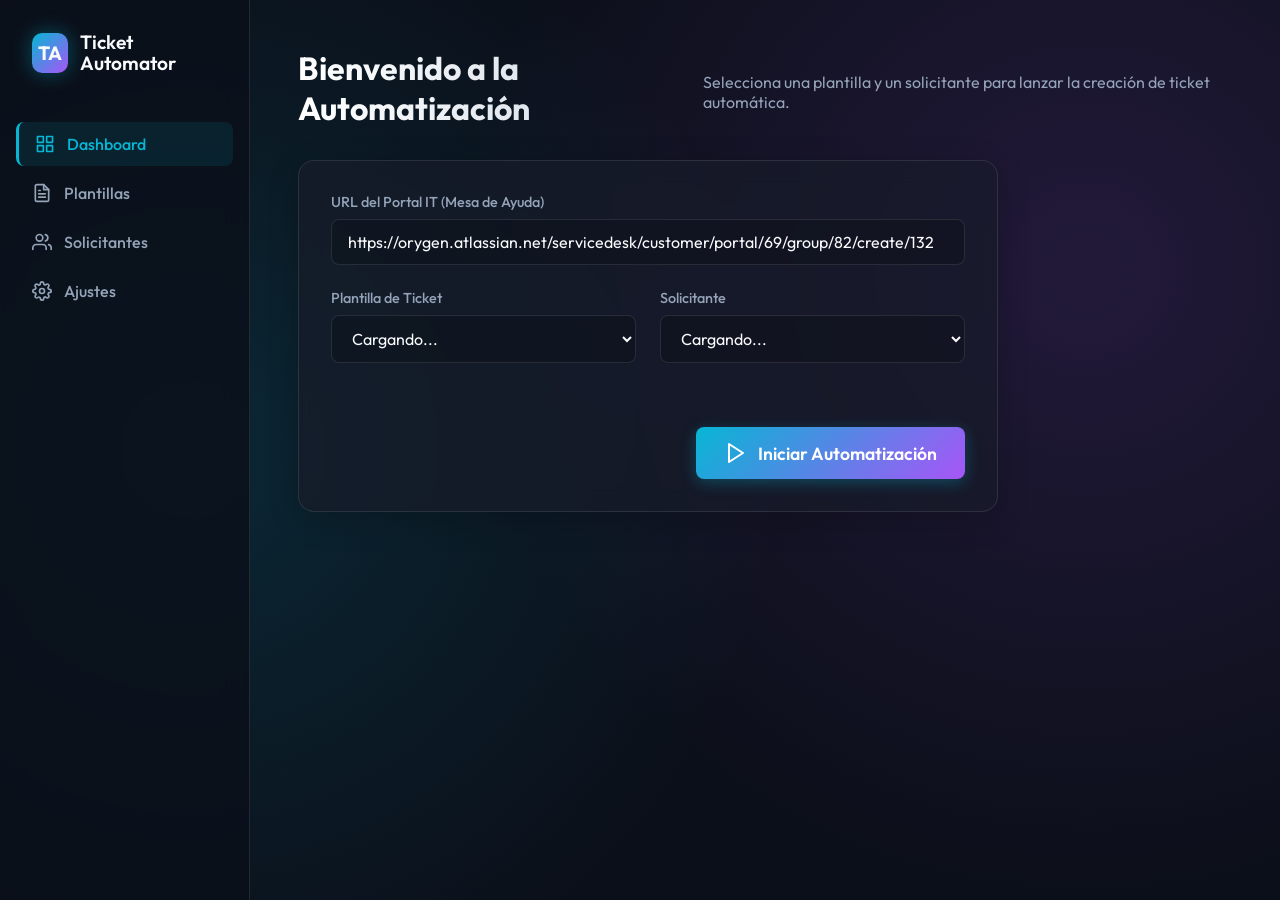
==== gui/index.html @ 8f07d409 "feat: Implement Antigravity Ticket Automator with GUI and Playwright integration - Added HTML struct" ====
<!DOCTYPE html>
<html lang="es">
<head>
    <meta charset="UTF-8">
    <meta name="viewport" content="width=device-width, initial-scale=1.0">
    <title>Antigravity Ticket Automator</title>
    <link href="https://fonts.googleapis.com/css2?family=Outfit:wght@300;400;600;700&display=swap" rel="stylesheet">
    <link rel="stylesheet" href="style.css">
</head>
<body>
    <div class="app-container">
        <!-- Sidebar -->
        <aside class="sidebar">
            <div class="logo-container">
                <div class="logo-icon">TA</div>
                <h2>Ticket Automator</h2>
            </div>
            
            <nav class="menu">
                <a href="#" class="menu-item active" data-tab="dashboard">
                    <svg width="20" height="20" viewBox="0 0 24 24" fill="none" stroke="currentColor" stroke-width="2" stroke-linecap="round" stroke-linejoin="round"><rect x="3" y="3" width="7" height="7"></rect><rect x="14" y="3" width="7" height="7"></rect><rect x="14" y="14" width="7" height="7"></rect><rect x="3" y="14" width="7" height="7"></rect></svg>
                    Dashboard
                </a>
                <a href="#" class="menu-item" data-tab="templates">
                    <svg width="20" height="20" viewBox="0 0 24 24" fill="none" stroke="currentColor" stroke-width="2" stroke-linecap="round" stroke-linejoin="round"><path d="M14 2H6a2 2 0 0 0-2 2v16a2 2 0 0 0 2 2h12a2 2 0 0 0 2-2V8z"></path><polyline points="14 2 14 8 20 8"></polyline><line x1="16" y1="13" x2="8" y2="13"></line><line x1="16" y1="17" x2="8" y2="17"></line><polyline points="10 9 9 9 8 9"></polyline></svg>
                    Plantillas
                </a>
                <a href="#" class="menu-item" data-tab="requesters">
                    <svg width="20" height="20" viewBox="0 0 24 24" fill="none" stroke="currentColor" stroke-width="2" stroke-linecap="round" stroke-linejoin="round"><path d="M17 21v-2a4 4 0 0 0-4-4H5a4 4 0 0 0-4 4v2"></path><circle cx="9" cy="7" r="4"></circle><path d="M23 21v-2a4 4 0 0 0-3-3.87"></path><path d="M16 3.13a4 4 0 0 1 0 7.75"></path></svg>
                    Solicitantes
                </a>
                <a href="#" class="menu-item" data-tab="settings">
                    <svg width="20" height="20" viewBox="0 0 24 24" fill="none" stroke="currentColor" stroke-width="2" stroke-linecap="round" stroke-linejoin="round"><circle cx="12" cy="12" r="3"></circle><path d="M19.4 15a1.65 1.65 0 0 0 .33 1.82l.06.06a2 2 0 0 1 0 2.83 2 2 0 0 1-2.83 0l-.06-.06a1.65 1.65 0 0 0-1.82-.33 1.65 1.65 0 0 0-1 1.51V21a2 2 0 0 1-2 2 2 2 0 0 1-2-2v-.09A1.65 1.65 0 0 0 9 19.4a1.65 1.65 0 0 0-1.82.33l-.06.06a2 2 0 0 1-2.83 0 2 2 0 0 1 0-2.83l.06-.06a1.65 1.65 0 0 0 .33-1.82 1.65 1.65 0 0 0-1.51-1H3a2 2 0 0 1-2-2 2 2 0 0 1 2-2h.09A1.65 1.65 0 0 0 4.6 9a1.65 1.65 0 0 0-.33-1.82l-.06-.06a2 2 0 0 1 0-2.83 2 2 0 0 1 2.83 0l.06.06a1.65 1.65 0 0 0 1.82.33H9a1.65 1.65 0 0 0 1-1.51V3a2 2 0 0 1 2-2 2 2 0 0 1 2 2v.09a1.65 1.65 0 0 0 1 1.51 1.65 1.65 0 0 0 1.82-.33l.06-.06a2 2 0 0 1 2.83 0 2 2 0 0 1 0 2.83l-.06.06a1.65 1.65 0 0 0-.33 1.82V9a1.65 1.65 0 0 0 1.51 1H21a2 2 0 0 1 2 2 2 2 0 0 1-2 2h-.09a1.65 1.65 0 0 0-1.51 1z"></path></svg>
                    Ajustes
                </a>
            </nav>
        </aside>

        <!-- Main Content -->
        <main class="content">
            <!-- Dashboard Tab -->
            <section id="dashboard" class="tab-content active">
                <header>
                    <h1>Bienvenido a la Automatización</h1>
                    <p>Selecciona una plantilla y un solicitante para lanzar la creación de ticket automática.</p>
                </header>

                <div class="glass-card launch-card">
                    <div class="form-group">
                        <label for="url-input">URL del Portal IT (Mesa de Ayuda)</label>
                        <input type="text" id="url-input" class="modern-input" value="https://orygen.atlassian.net/servicedesk/customer/portal/69/group/82/create/132" placeholder="https://tu-portal-it.com/...">
                    </div>
                    
                    <div class="form-row">
                        <div class="form-group half">
                            <label for="select-template">Plantilla de Ticket</label>
                            <select id="select-template" class="modern-select">
                                <option value="">Cargando...</option>
                            </select>
                        </div>
                        <div class="form-group half">
                            <label for="select-requester">Solicitante</label>
                            <select id="select-requester" class="modern-select">
                                <option value="">Cargando...</option>
                            </select>
                        </div>
                    </div>

                    <div class="action-bar">
                        <button id="btn-launch" class="btn-primary pulse">
                            <svg width="24" height="24" viewBox="0 0 24 24" fill="none" stroke="currentColor" stroke-width="2" stroke-linecap="round" stroke-linejoin="round"><polygon points="5 3 19 12 5 21 5 3"></polygon></svg>
                            Iniciar Automatización
                        </button>
                    </div>
                </div>

                <!-- Notificaciones de estado -->
                <div id="status-container" class="status-container hidden">
                    <div class="spinner"></div>
                    <p id="status-text">Iniciando el navegador...</p>
                </div>
            </section>

            <!-- Templates Tab -->
            <section id="templates" class="tab-content">
                <header>
                    <h1>Plantillas de Tickets</h1>
                    <button id="btn-new-template" class="btn-secondary">Nueva Plantilla</button>
                </header>
                <div class="list-container" id="templates-list">
                    <!-- Cards will be injected via JS -->
                </div>
            </section>

            <!-- Requesters Tab -->
            <section id="requesters" class="tab-content">
                <header>
                    <h1>Solicitantes</h1>
                    <button id="btn-new-requester" class="btn-secondary">Nuevo Solicitante</button>
                </header>
                <div class="list-container" id="requesters-list">
                    <!-- Cards will be injected via JS -->
                </div>
            </section>

            <!-- Settings Tab -->
            <section id="settings" class="tab-content">
                <header>
                    <h1>Ajustes por Defecto</h1>
                </header>
                <div class="glass-card">
                    <p>Estos valores se completarán automáticamente en todos los tickets.</p>
                    <div class="form-group">
                        <label>Número de contacto</label>
                        <input type="text" class="modern-input" value="0" disabled>
                    </div>
                    <div class="form-group">
                        <label>Ubicación del usuario</label>
                        <input type="text" class="modern-input" value="SD Paseo del Bosque" disabled>
                    </div>
                </div>
            </section>
        </main>
    </div>
    
    <!-- Template Editor Modal (hidden by default) -->
    <div id="modal-template" class="modal hidden">
        <div class="modal-content glass-card">
            <h2>Editar Plantilla</h2>
            <div class="form-group">
                <label>Nombre de la Plantilla (interno)</label>
                <input type="text" id="edit-tpl-name" class="modern-input">
            </div>
            <div class="form-row">
                <div class="form-group half">
                    <label>Categoría</label>
                    <input type="text" id="edit-tpl-cat" class="modern-input">
                </div>
                <div class="form-group half">
                    <label>Subcategoría (Opcional)</label>
                    <input type="text" id="edit-tpl-subcat" class="modern-input">
                </div>
            </div>
            <div class="form-group">
                <label>Acción</label>
                <input type="text" id="edit-tpl-action" class="modern-input">
            </div>
            <div class="form-group">
                <label>Ingresar nombre de software</label>
                <input type="text" id="edit-tpl-software" class="modern-input">
            </div>
            <div class="form-group">
                <label>Resumen de la solicitud</label>
                <input type="text" id="edit-tpl-summary" class="modern-input">
            </div>
            <div class="form-group">
                <label>Detalle de la solicitud</label>
                <textarea id="edit-tpl-details" class="modern-input"></textarea>
            </div>
            <div class="modal-actions">
                <button class="btn-cancel" onclick="closeModal('modal-template')">Cancelar</button>
                <button class="btn-primary" id="btn-save-template">Guardar</button>
            </div>
        </div>
    </div>
    
    <script src="script.js"></script>
</body>
</html>
---- gui/style.css ----
:root {
    --bg-dark: #0b0f19;
    --card-bg: rgba(23, 28, 42, 0.7);
    --card-border: rgba(255, 255, 255, 0.1);
    --primary: #06b6d4;
    --primary-hover: #0891b2;
    --accent: #a855f7;
    --text-main: #f8fafc;
    --text-muted: #94a3b8;
    --glass-blur: blur(12px);
    --transition: all 0.3s ease;
}

* {
    box-sizing: border-box;
    margin: 0;
    padding: 0;
}

body {
    font-family: 'Outfit', sans-serif;
    background-color: var(--bg-dark);
    color: var(--text-main);
    overflow: hidden;
    /* Efecto de fondo sutil (glow) */
    background-image: 
        radial-gradient(circle at 15% 50%, rgba(6, 182, 212, 0.15) 0%, transparent 50%),
        radial-gradient(circle at 85% 30%, rgba(168, 85, 247, 0.15) 0%, transparent 50%);
}

.app-container {
    display: flex;
    height: 100vh;
}

/* Sidebar */
.sidebar {
    width: 250px;
    background: rgba(11, 15, 25, 0.8);
    backdrop-filter: var(--glass-blur);
    border-right: 1px solid var(--card-border);
    padding: 2rem 0;
    display: flex;
    flex-direction: column;
}

.logo-container {
    padding: 0 2rem;
    display: flex;
    align-items: center;
    gap: 12px;
    margin-bottom: 3rem;
}

.logo-icon {
    width: 40px;
    height: 40px;
    background: linear-gradient(135deg, var(--primary), var(--accent));
    border-radius: 10px;
    display: flex;
    align-items: center;
    justify-content: center;
    font-weight: 700;
    font-size: 1.2rem;
    box-shadow: 0 0 20px rgba(6, 182, 212, 0.4);
}

.logo-container h2 {
    font-size: 1.2rem;
    font-weight: 600;
    line-height: 1.1;
}

.menu {
    display: flex;
    flex-direction: column;
    gap: 5px;
    padding: 0 1rem;
}

.menu-item {
    display: flex;
    align-items: center;
    gap: 12px;
    padding: 12px 1rem;
    color: var(--text-muted);
    text-decoration: none;
    border-radius: 8px;
    transition: var(--transition);
    font-weight: 500;
}

.menu-item:hover {
    background: rgba(255, 255, 255, 0.05);
    color: var(--text-main);
}

.menu-item.active {
    background: rgba(6, 182, 212, 0.1);
    color: var(--primary);
    border-left: 3px solid var(--primary);
}

/* Content Area */
.content {
    flex: 1;
    padding: 3rem;
    overflow-y: auto;
}

.tab-content {
    display: none;
    animation: fadeIn 0.4s ease forwards;
}

.tab-content.active {
    display: block;
}

@keyframes fadeIn {
    from { opacity: 0; transform: translateY(10px); }
    to { opacity: 1; transform: translateY(0); }
}

header {
    margin-bottom: 2rem;
    display: flex;
    justify-content: space-between;
    align-items: center;
}

header h1 {
    font-size: 2rem;
    font-weight: 700;
    background: linear-gradient(to right, #fff, #cbd5e1);
    -webkit-background-clip: text;
    -webkit-text-fill-color: transparent;
}

header p {
    color: var(--text-muted);
    margin-top: 0.5rem;
}

/* Glassmorphism Cards */
.glass-card {
    background: var(--card-bg);
    backdrop-filter: var(--glass-blur);
    border: 1px solid var(--card-border);
    border-radius: 16px;
    padding: 2rem;
    box-shadow: 0 8px 32px rgba(0, 0, 0, 0.2);
}

.launch-card {
    max-width: 700px;
}

/* Form Elements */
.form-group {
    margin-bottom: 1.5rem;
}

.form-row {
    display: flex;
    gap: 1.5rem;
}

.form-group.half {
    flex: 1;
}

label {
    display: block;
    margin-bottom: 0.5rem;
    font-size: 0.9rem;
    color: var(--text-muted);
    font-weight: 500;
}

.modern-input, .modern-select {
    width: 100%;
    padding: 12px 16px;
    background: rgba(0, 0, 0, 0.2);
    border: 1px solid rgba(255, 255, 255, 0.1);
    border-radius: 8px;
    color: var(--text-main);
    font-family: 'Outfit', sans-serif;
    font-size: 1rem;
    transition: var(--transition);
}

.modern-input:focus, .modern-select:focus {
    outline: none;
    border-color: var(--primary);
    box-shadow: 0 0 0 3px rgba(6, 182, 212, 0.2);
    background: rgba(0, 0, 0, 0.4);
}

textarea.modern-input {
    resize: vertical;
    min-height: 100px;
}

/* Buttons */
.action-bar {
    margin-top: 2.5rem;
    display: flex;
    justify-content: flex-end;
}

.btn-primary {
    background: linear-gradient(135deg, var(--primary), var(--accent));
    color: white;
    border: none;
    padding: 14px 28px;
    border-radius: 8px;
    font-family: inherit;
    font-size: 1.1rem;
    font-weight: 600;
    cursor: pointer;
    display: flex;
    align-items: center;
    gap: 10px;
    transition: var(--transition);
    box-shadow: 0 4px 15px rgba(6, 182, 212, 0.3);
}

.btn-primary:hover {
    transform: translateY(-2px);
    box-shadow: 0 6px 20px rgba(168, 85, 247, 0.4);
}

.btn-primary.pulse {
    animation: pulse 2s infinite;
}

@keyframes pulse {
    0% { box-shadow: 0 0 0 0 rgba(6, 182, 212, 0.4); }
    70% { box-shadow: 0 0 0 10px rgba(6, 182, 212, 0); }
    100% { box-shadow: 0 0 0 0 rgba(6, 182, 212, 0); }
}

.btn-secondary {
    background: rgba(255, 255, 255, 0.05);
    border: 1px solid var(--card-border);
    color: var(--text-main);
    padding: 10px 20px;
    border-radius: 8px;
    font-family: inherit;
    font-size: 0.95rem;
    cursor: pointer;
    transition: var(--transition);
}

.btn-secondary:hover {
    background: rgba(255, 255, 255, 0.1);
}

.btn-cancel {
    background: transparent;
    border: none;
    color: var(--text-muted);
    padding: 10px 20px;
    cursor: pointer;
}

.btn-cancel:hover {
    color: white;
}

/* Status Notifications */
.status-container {
    margin-top: 1.5rem;
    padding: 1rem;
    background: rgba(6, 182, 212, 0.1);
    border-left: 4px solid var(--primary);
    border-radius: 4px 8px 8px 4px;
    display: flex;
    align-items: center;
    gap: 15px;
}

.status-container.hidden {
    display: none;
}

.spinner {
    width: 20px;
    height: 20px;
    border: 3px solid rgba(255, 255, 255, 0.2);
    border-top-color: var(--primary);
    border-radius: 50%;
    animation: spin 1s linear infinite;
}

@keyframes spin { to { transform: rotate(360deg); } }

/* Cards in Lists */
.list-container {
    display: grid;
    grid-template-columns: repeat(auto-fill, minmax(300px, 1fr));
    gap: 1.5rem;
}

.item-card {
    background: var(--card-bg);
    border: 1px solid var(--card-border);
    border-radius: 12px;
    padding: 1.5rem;
    transition: var(--transition);
}

.item-card:hover {
    border-color: rgba(255, 255, 255, 0.2);
    transform: translateY(-2px);
}

.item-card h3 {
    margin-bottom: 0.5rem;
    font-size: 1.1rem;
}

.item-card p {
    color: var(--text-muted);
    font-size: 0.9rem;
    margin-bottom: 1rem;
}

/* Modals */
.modal {
    position: fixed;
    top: 0; left: 0; width: 100%; height: 100%;
    background: rgba(0, 0, 0, 0.8);
    backdrop-filter: blur(5px);
    display: flex;
    align-items: center;
    justify-content: center;
    z-index: 1000;
}

.modal.hidden {
    display: none;
}

.modal-content {
    width: 100%;
    max-width: 600px;
    padding: 2rem;
}

.modal-content h2 {
    margin-bottom: 1.5rem;
}

.modal-actions {
    display: flex;
    justify-content: flex-end;
    gap: 1rem;
    margin-top: 2rem;
}
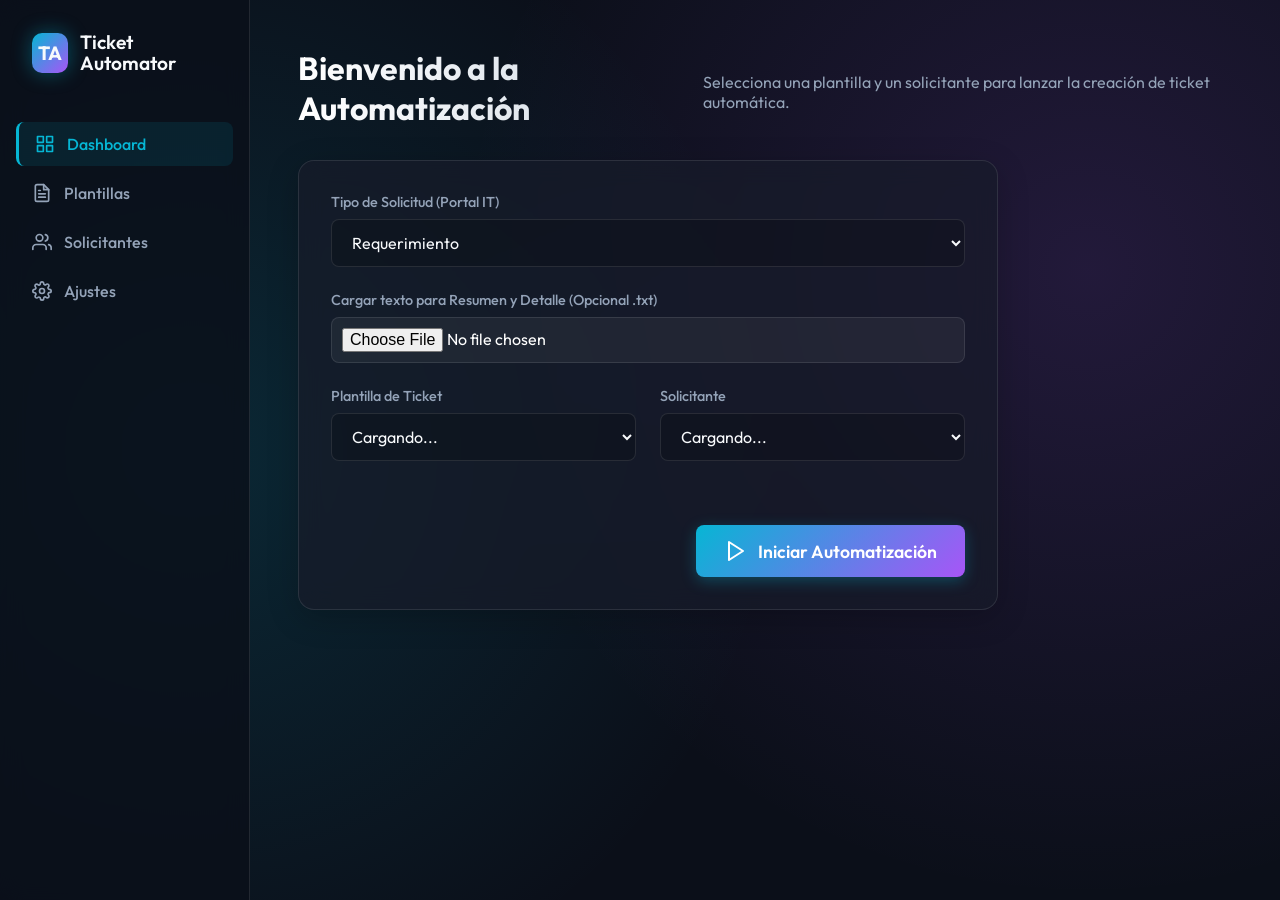
==== commit 7c4733d8: "feat: initialize Ticket Automator with GUI, repository management, and Jira automation bot" ====
--- a/gui/index.html
+++ b/gui/index.html
@@ -47,8 +47,16 @@
 
                 <div class="glass-card launch-card">
                     <div class="form-group">
-                        <label for="url-input">URL del Portal IT (Mesa de Ayuda)</label>
-                        <input type="text" id="url-input" class="modern-input" value="https://orygen.atlassian.net/servicedesk/customer/portal/69/group/82/create/132" placeholder="https://tu-portal-it.com/...">
+                        <label for="url-input">Tipo de Solicitud (Portal IT)</label>
+                        <select id="url-input" class="modern-select">
+                            <option value="https://orygen.atlassian.net/servicedesk/customer/portal/69/group/82/create/132">Requerimiento</option>
+                            <option value="https://orygen.atlassian.net/servicedesk/customer/portal/69/group/83/create/117">Incidencia</option>
+                        </select>
+                    </div>
+                    
+                    <div class="form-group">
+                        <label for="txt-upload">Cargar texto para Resumen y Detalle (Opcional .txt)</label>
+                        <input type="file" id="txt-upload" class="modern-input" accept=".txt" style="padding: 10px; background: rgba(255,255,255,0.05); color: #fff;">
                     </div>
                     
                     <div class="form-row">
@@ -146,7 +154,7 @@
                 <input type="text" id="edit-tpl-action" class="modern-input">
             </div>
             <div class="form-group">
-                <label>Ingresar nombre de software</label>
+                <label>Ingresar nombre de software (Opcional)</label>
                 <input type="text" id="edit-tpl-software" class="modern-input">
             </div>
             <div class="form-group">
--- a/gui/style.css
+++ b/gui/style.css
@@ -359,3 +359,60 @@
     gap: 1rem;
     margin-top: 2rem;
 }
+
+/* Responsive Design */
+@media (max-width: 768px) {
+    .app-container {
+        flex-direction: column;
+    }
+    
+    .sidebar {
+        width: 100%;
+        border-right: none;
+        border-bottom: 1px solid var(--card-border);
+        padding: 1rem 0;
+        align-items: center;
+    }
+    
+    .logo-container {
+        margin-bottom: 1rem;
+        padding: 0;
+    }
+    
+    .menu {
+        flex-direction: row;
+        overflow-x: auto;
+        padding: 0;
+        width: 90%;
+        gap: 10px;
+    }
+    
+    .menu-item {
+        white-space: nowrap;
+        padding: 8px 12px;
+    }
+    
+    .content {
+        padding: 1.5rem;
+    }
+    
+    .form-row {
+        flex-direction: column;
+        gap: 0;
+    }
+    
+    .form-group.half {
+        margin-bottom: 1.5rem;
+    }
+    
+    header h1 {
+        font-size: 1.5rem;
+    }
+    
+    .modal-content {
+        padding: 1.5rem;
+        margin: 1rem;
+        max-height: 90vh;
+        overflow-y: auto;
+    }
+}
